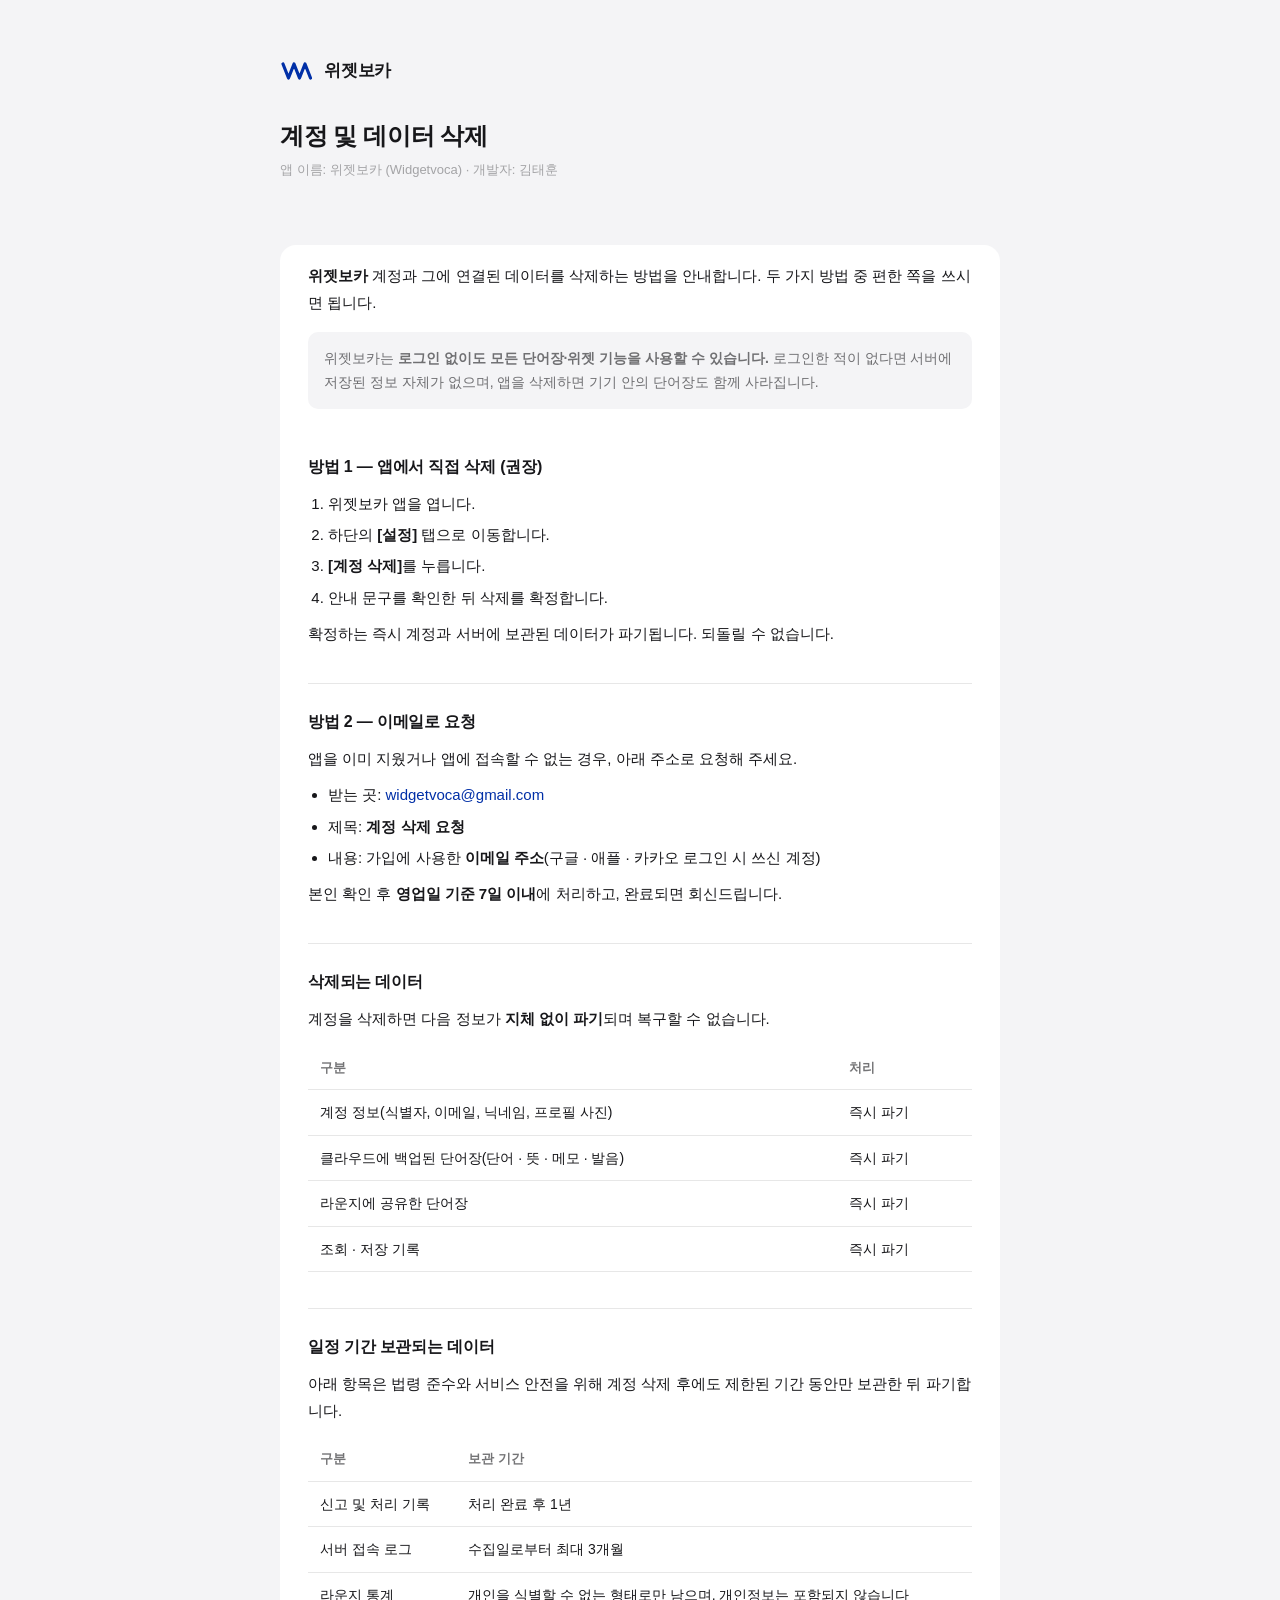
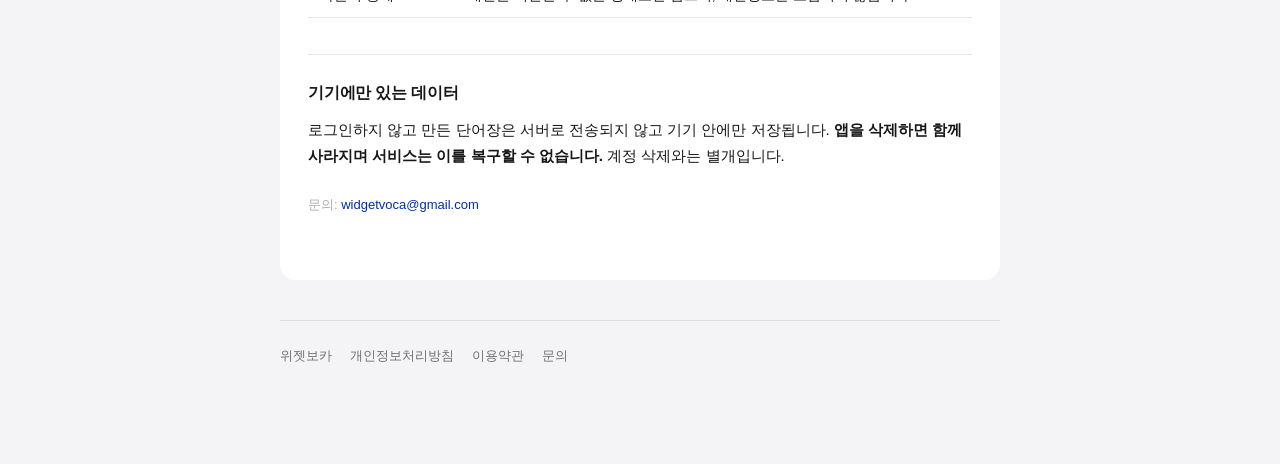
==== delete-account.html @ 980a2b30 "계정·데이터 삭제 안내 페이지 추가 Play Console 데이터 보안 신고에 계정 삭제 요청용 웹페이지 URL이 필수다. 앱 안에 삭제 기능이 있어도, 앱을 이미 지운 사람이 요" ====
<!doctype html>
<html lang="ko">
<head>
<meta charset="utf-8">
<meta name="viewport" content="width=device-width, initial-scale=1">
<title>계정 및 데이터 삭제 · 위젯보카</title>
<link rel="stylesheet" href="style.css">
</head>
<body>
<div class="wrap">
<header>
  <a class="logo" href="./">
    <svg width="34" height="24" viewBox="0 0 34 24" fill="none" aria-hidden="true">
      <path d="M3 5 L8.5 19 L14 5 L19.5 19 L25 5 L30.5 19"
            stroke="var(--accent)" stroke-width="3.2"
            stroke-linecap="round" stroke-linejoin="round"/>
    </svg>
    <span>위젯보카</span>
  </a>
  <h1>계정 및 데이터 삭제</h1>
  <p class="meta">앱 이름: 위젯보카 (Widgetvoca) · 개발자: 김태훈</p>
</header>

<main>
<p><strong>위젯보카</strong> 계정과 그에 연결된 데이터를 삭제하는 방법을 안내합니다. 두 가지 방법 중 편한 쪽을 쓰시면 됩니다.</p>

<div class="note">위젯보카는 <strong>로그인 없이도 모든 단어장·위젯 기능을 사용할 수 있습니다.</strong> 로그인한 적이 없다면 서버에 저장된 정보 자체가 없으며, 앱을 삭제하면 기기 안의 단어장도 함께 사라집니다.</div>

<h2>방법 1 &mdash; 앱에서 직접 삭제 (권장)</h2>
<ol>
  <li>위젯보카 앱을 엽니다.</li>
  <li>하단의 <strong>[설정]</strong> 탭으로 이동합니다.</li>
  <li><strong>[계정 삭제]</strong>를 누릅니다.</li>
  <li>안내 문구를 확인한 뒤 삭제를 확정합니다.</li>
</ol>
<p>확정하는 즉시 계정과 서버에 보관된 데이터가 파기됩니다. 되돌릴 수 없습니다.</p>

<h2>방법 2 &mdash; 이메일로 요청</h2>
<p>앱을 이미 지웠거나 앱에 접속할 수 없는 경우, 아래 주소로 요청해 주세요.</p>
<ul>
  <li>받는 곳: <a href="mailto:widgetvoca@gmail.com">widgetvoca@gmail.com</a></li>
  <li>제목: <strong>계정 삭제 요청</strong></li>
  <li>내용: 가입에 사용한 <strong>이메일 주소</strong>(구글 · 애플 · 카카오 로그인 시 쓰신 계정)</li>
</ul>
<p>본인 확인 후 <strong>영업일 기준 7일 이내</strong>에 처리하고, 완료되면 회신드립니다.</p>

<h2>삭제되는 데이터</h2>
<p>계정을 삭제하면 다음 정보가 <strong>지체 없이 파기</strong>되며 복구할 수 없습니다.</p>
<table>
  <tr><th>구분</th><th>처리</th></tr>
  <tr><td>계정 정보(식별자, 이메일, 닉네임, 프로필 사진)</td><td>즉시 파기</td></tr>
  <tr><td>클라우드에 백업된 단어장(단어 · 뜻 · 메모 · 발음)</td><td>즉시 파기</td></tr>
  <tr><td>라운지에 공유한 단어장</td><td>즉시 파기</td></tr>
  <tr><td>조회 · 저장 기록</td><td>즉시 파기</td></tr>
</table>

<h2>일정 기간 보관되는 데이터</h2>
<p>아래 항목은 법령 준수와 서비스 안전을 위해 계정 삭제 후에도 제한된 기간 동안만 보관한 뒤 파기합니다.</p>
<table>
  <tr><th>구분</th><th>보관 기간</th></tr>
  <tr><td>신고 및 처리 기록</td><td>처리 완료 후 1년</td></tr>
  <tr><td>서버 접속 로그</td><td>수집일로부터 최대 3개월</td></tr>
  <tr><td>라운지 통계</td><td>개인을 식별할 수 없는 형태로만 남으며, 개인정보는 포함되지 않습니다</td></tr>
</table>

<h2>기기에만 있는 데이터</h2>
<p>로그인하지 않고 만든 단어장은 서버로 전송되지 않고 기기 안에만 저장됩니다. <strong>앱을 삭제하면 함께 사라지며 서비스는 이를 복구할 수 없습니다.</strong> 계정 삭제와는 별개입니다.</p>

<p class="meta" style="margin-top:24px">문의: <a href="mailto:widgetvoca@gmail.com">widgetvoca@gmail.com</a></p>
</main>

<footer>
  <a href="./">위젯보카</a>
  <a href="privacy.html">개인정보처리방침</a>
  <a href="terms.html">이용약관</a>
  <a href="mailto:widgetvoca@gmail.com">문의</a>
</footer>
</div>
</body>
</html>
---- style.css ----
:root {
  --accent: #002FA7;
  --ink: #17171A;
  --ink60: rgba(23, 23, 26, 0.60);
  --ink36: rgba(23, 23, 26, 0.36);
  --line: rgba(23, 23, 26, 0.10);
  --bg: #F4F4F6;
  --card: #FFFFFF;
}
@media (prefers-color-scheme: dark) {
  :root {
    --accent: #6C8CFF;
    --ink: #F2F2F4;
    --ink60: rgba(242, 242, 244, 0.60);
    --ink36: rgba(242, 242, 244, 0.36);
    --line: rgba(242, 242, 244, 0.12);
    --bg: #101013;
    --card: #1A1A1F;
  }
}
* { box-sizing: border-box; }
body {
  margin: 0;
  padding: 0 20px 96px;
  background: var(--bg);
  color: var(--ink);
  font-family: -apple-system, BlinkMacSystemFont, "Apple SD Gothic Neo",
    "Pretendard", "Noto Sans KR", "Malgun Gothic", sans-serif;
  font-size: 15px;
  line-height: 1.75;
  -webkit-text-size-adjust: 100%;
}
.wrap { max-width: 720px; margin: 0 auto; }
header { padding: 56px 0 32px; }
.logo {
  display: inline-flex; align-items: center; gap: 10px;
  text-decoration: none; color: var(--ink);
}
.logo svg { display: block; }
.logo span { font-size: 17px; font-weight: 600; letter-spacing: -0.2px; }
h1 {
  font-size: 24px; font-weight: 600; letter-spacing: -0.4px;
  margin: 28px 0 6px; line-height: 1.4;
}
.meta { color: var(--ink36); font-size: 13px; margin: 0 0 32px; }
main { background: var(--card); border-radius: 16px; padding: 8px 28px 32px; }
h2 {
  font-size: 16px; font-weight: 600; letter-spacing: -0.2px;
  margin: 36px 0 10px; padding-top: 24px; border-top: 1px solid var(--line);
}
h2:first-of-type { border-top: none; padding-top: 8px; }
h3 { font-size: 15px; font-weight: 600; margin: 22px 0 6px; }
p { margin: 10px 0; color: var(--ink); }
ul, ol { margin: 10px 0; padding-left: 20px; }
li { margin: 5px 0; }
a { color: var(--accent); text-decoration: none; }
a:hover { text-decoration: underline; }
table {
  width: 100%; border-collapse: collapse; margin: 14px 0; font-size: 14px;
  display: block; overflow-x: auto; white-space: nowrap;
}
@media (min-width: 560px) { table { display: table; white-space: normal; } }
th, td { text-align: left; padding: 10px 12px; border-bottom: 1px solid var(--line); vertical-align: top; }
th { font-weight: 600; color: var(--ink60); font-size: 13px; }
.note {
  background: var(--bg); border-radius: 10px; padding: 14px 16px;
  font-size: 14px; color: var(--ink60); margin: 16px 0;
}
footer {
  margin-top: 40px; padding-top: 24px; border-top: 1px solid var(--line);
  color: var(--ink36); font-size: 13px; display: flex; gap: 18px; flex-wrap: wrap;
}
footer a { color: var(--ink60); }
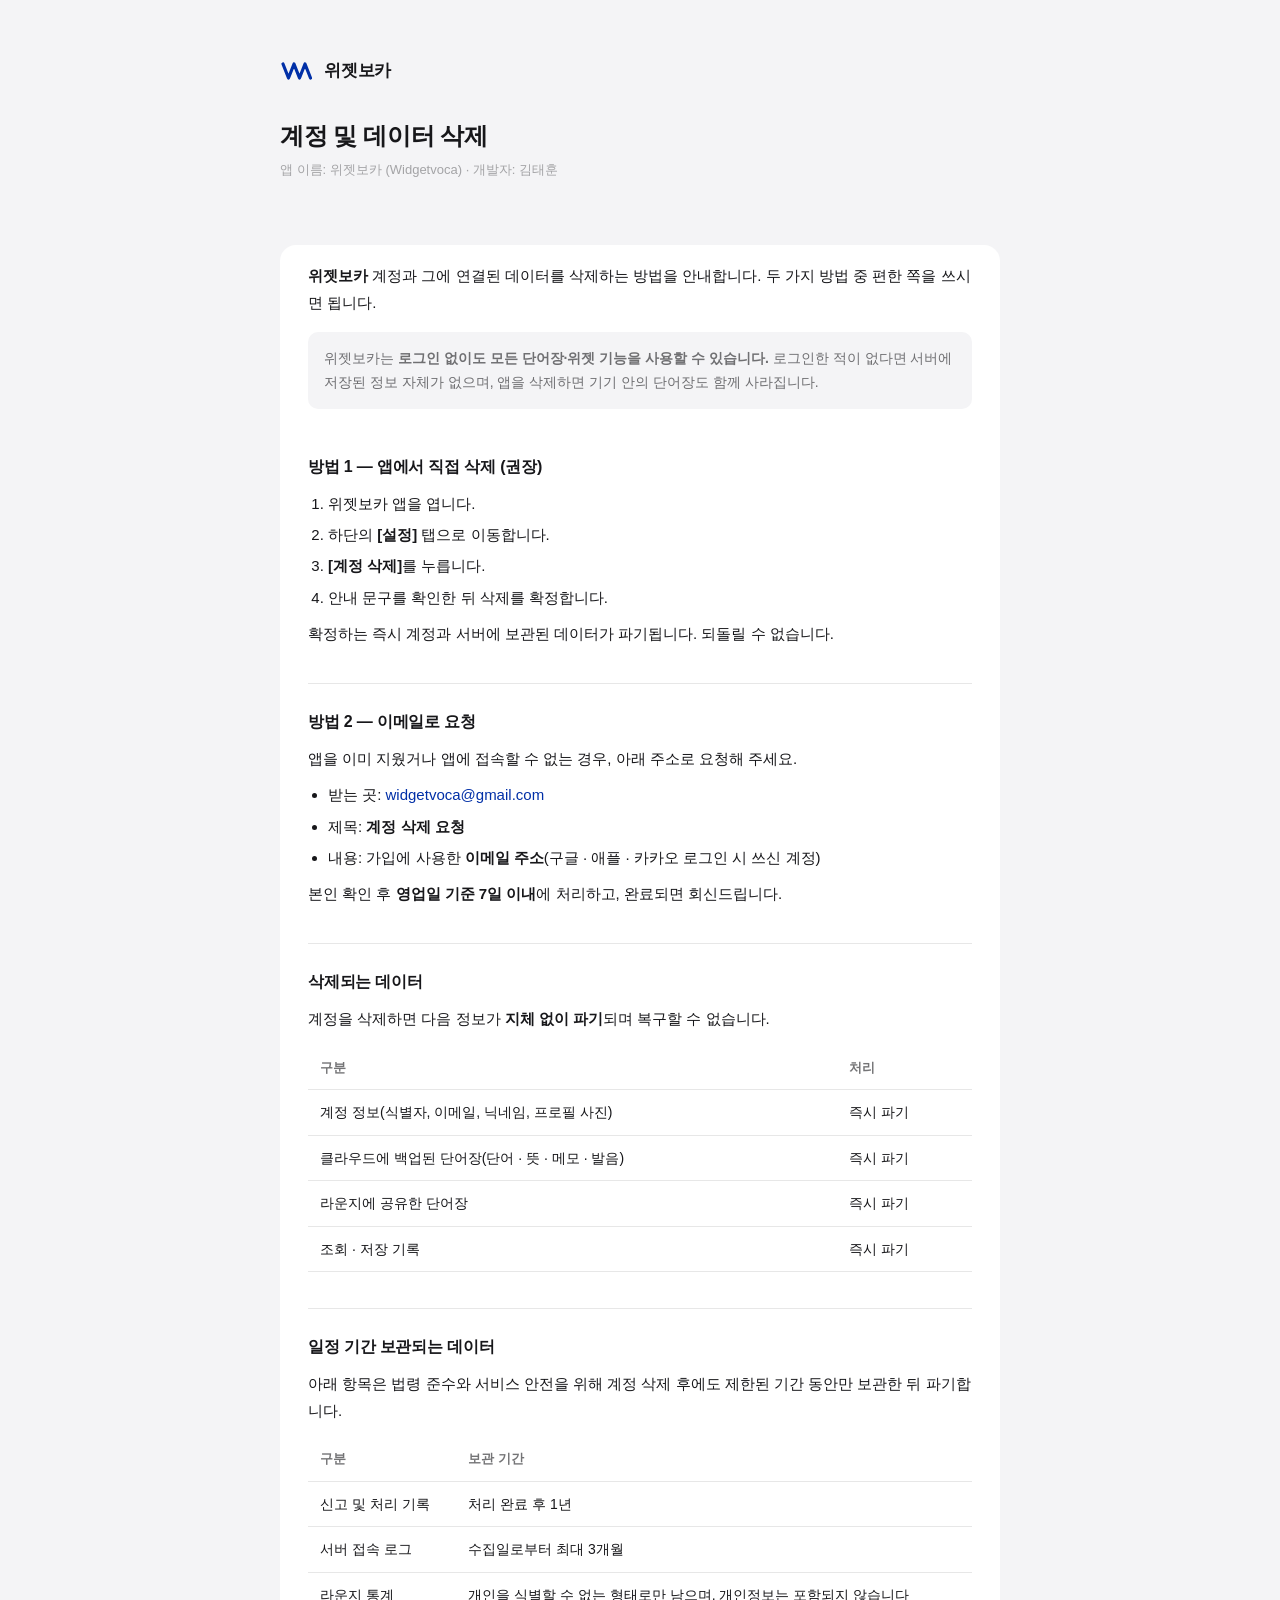
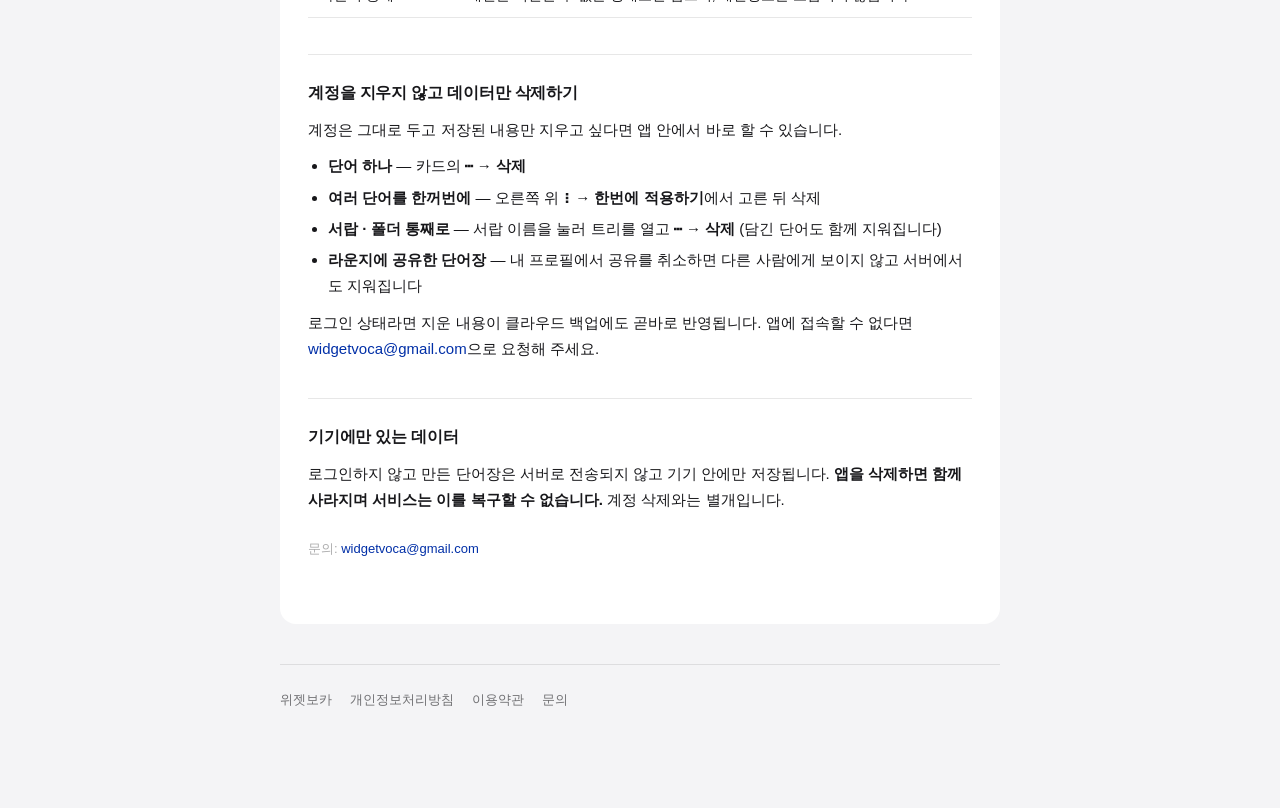
==== commit 522ae120: "계정을 지우지 않고 데이터만 삭제하는 법도 안내 Play 데이터 보안에 계정 삭제와 별개로 부분 삭제 링크를 넣을 수 있다. 앱에서 단어·서랍·폴더·공유를 각각 지울 수 있으니 그" ====
--- a/delete-account.html
+++ b/delete-account.html
@@ -63,6 +63,16 @@
   <tr><td>라운지 통계</td><td>개인을 식별할 수 없는 형태로만 남으며, 개인정보는 포함되지 않습니다</td></tr>
 </table>
 
+<h2>계정을 지우지 않고 데이터만 삭제하기</h2>
+<p>계정은 그대로 두고 저장된 내용만 지우고 싶다면 앱 안에서 바로 할 수 있습니다.</p>
+<ul>
+  <li><strong>단어 하나</strong> &mdash; 카드의 <strong>⋯ → 삭제</strong></li>
+  <li><strong>여러 단어를 한꺼번에</strong> &mdash; 오른쪽 위 <strong>⋮ → 한번에 적용하기</strong>에서 고른 뒤 삭제</li>
+  <li><strong>서랍 · 폴더 통째로</strong> &mdash; 서랍 이름을 눌러 트리를 열고 <strong>⋯ → 삭제</strong> (담긴 단어도 함께 지워집니다)</li>
+  <li><strong>라운지에 공유한 단어장</strong> &mdash; 내 프로필에서 공유를 취소하면 다른 사람에게 보이지 않고 서버에서도 지워집니다</li>
+</ul>
+<p>로그인 상태라면 지운 내용이 클라우드 백업에도 곧바로 반영됩니다. 앱에 접속할 수 없다면 <a href="mailto:widgetvoca@gmail.com">widgetvoca@gmail.com</a>으로 요청해 주세요.</p>
+
 <h2>기기에만 있는 데이터</h2>
 <p>로그인하지 않고 만든 단어장은 서버로 전송되지 않고 기기 안에만 저장됩니다. <strong>앱을 삭제하면 함께 사라지며 서비스는 이를 복구할 수 없습니다.</strong> 계정 삭제와는 별개입니다.</p>
 
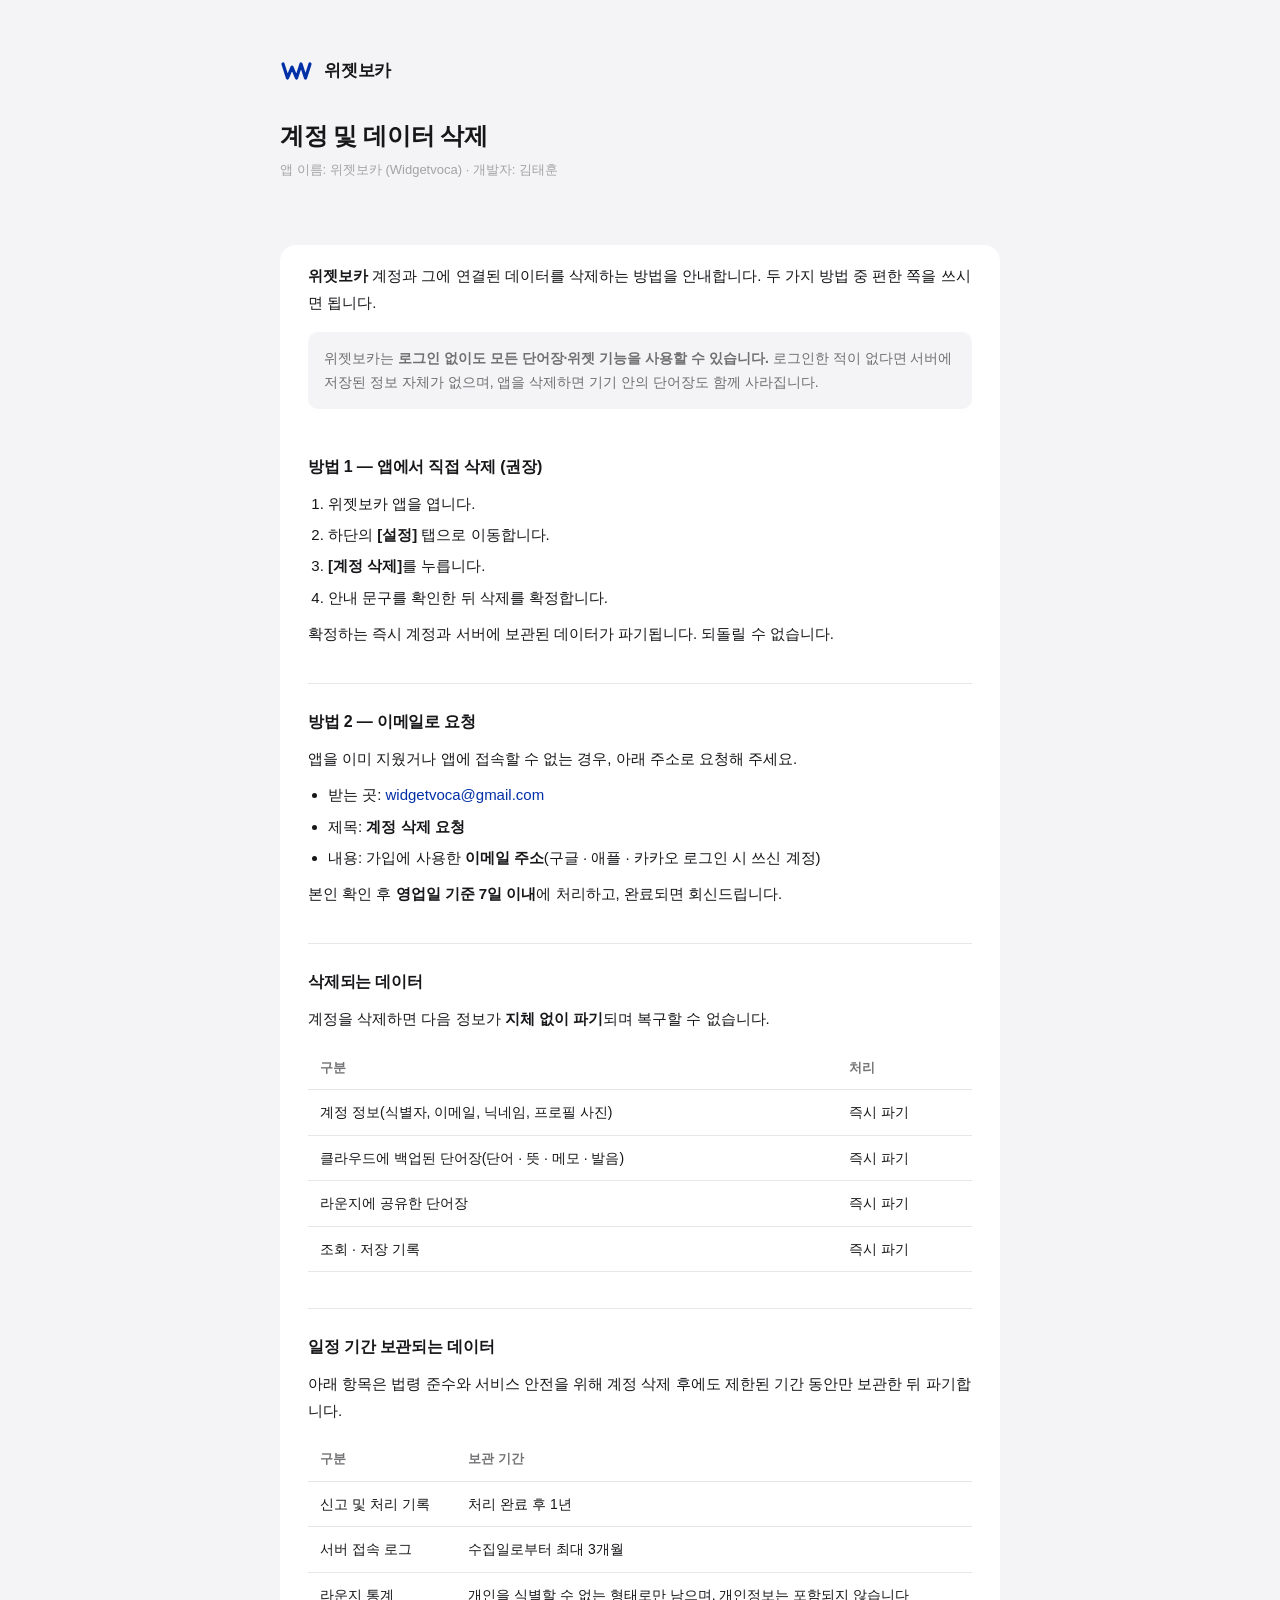
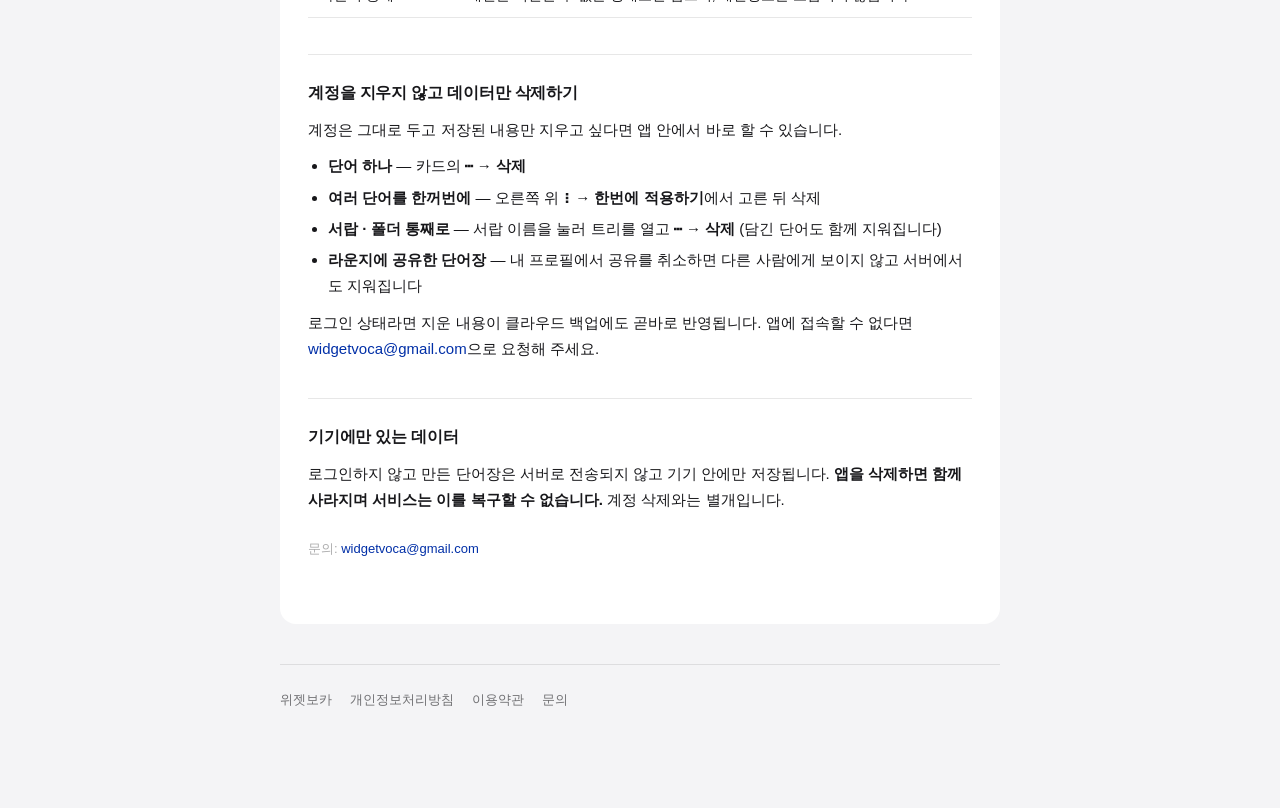
==== commit c8eed402: "로고를 앱 아이콘과 같은 모양으로 앱 아이콘을 한 획으로 이은 WV로 바꾸면서, 사이트 로고도 같은 형태로 맞춘다. 획을 하나 늘리고 가운데 봉우리를 낮췄다 — 예전 것은 봉우리가" ====
--- a/delete-account.html
+++ b/delete-account.html
@@ -11,7 +11,7 @@
 <header>
   <a class="logo" href="./">
     <svg width="34" height="24" viewBox="0 0 34 24" fill="none" aria-hidden="true">
-      <path d="M3 5 L8.5 19 L14 5 L19.5 19 L25 5 L30.5 19"
+      <path d="M3 5 L7.5 19 L12 8.2 L16.5 19 L21 5 L25.5 19 L30 5"
             stroke="var(--accent)" stroke-width="3.2"
             stroke-linecap="round" stroke-linejoin="round"/>
     </svg>
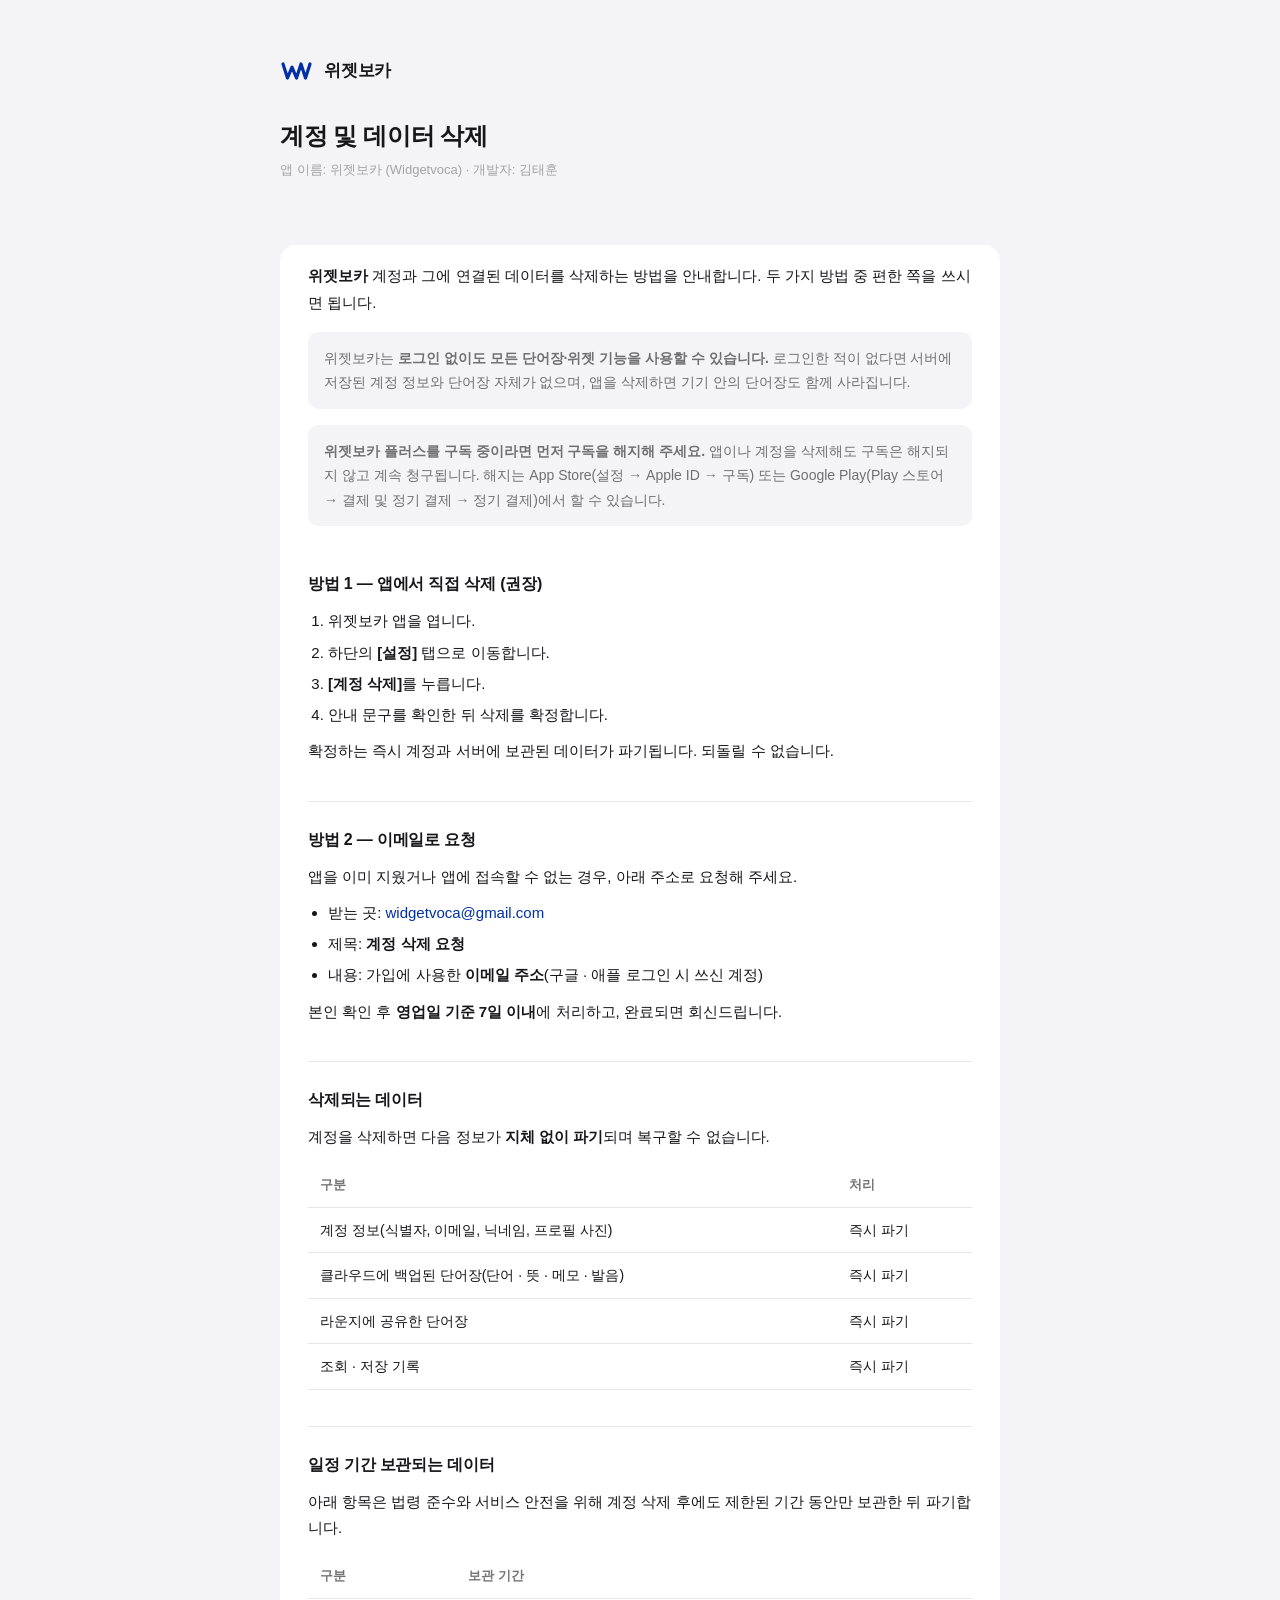
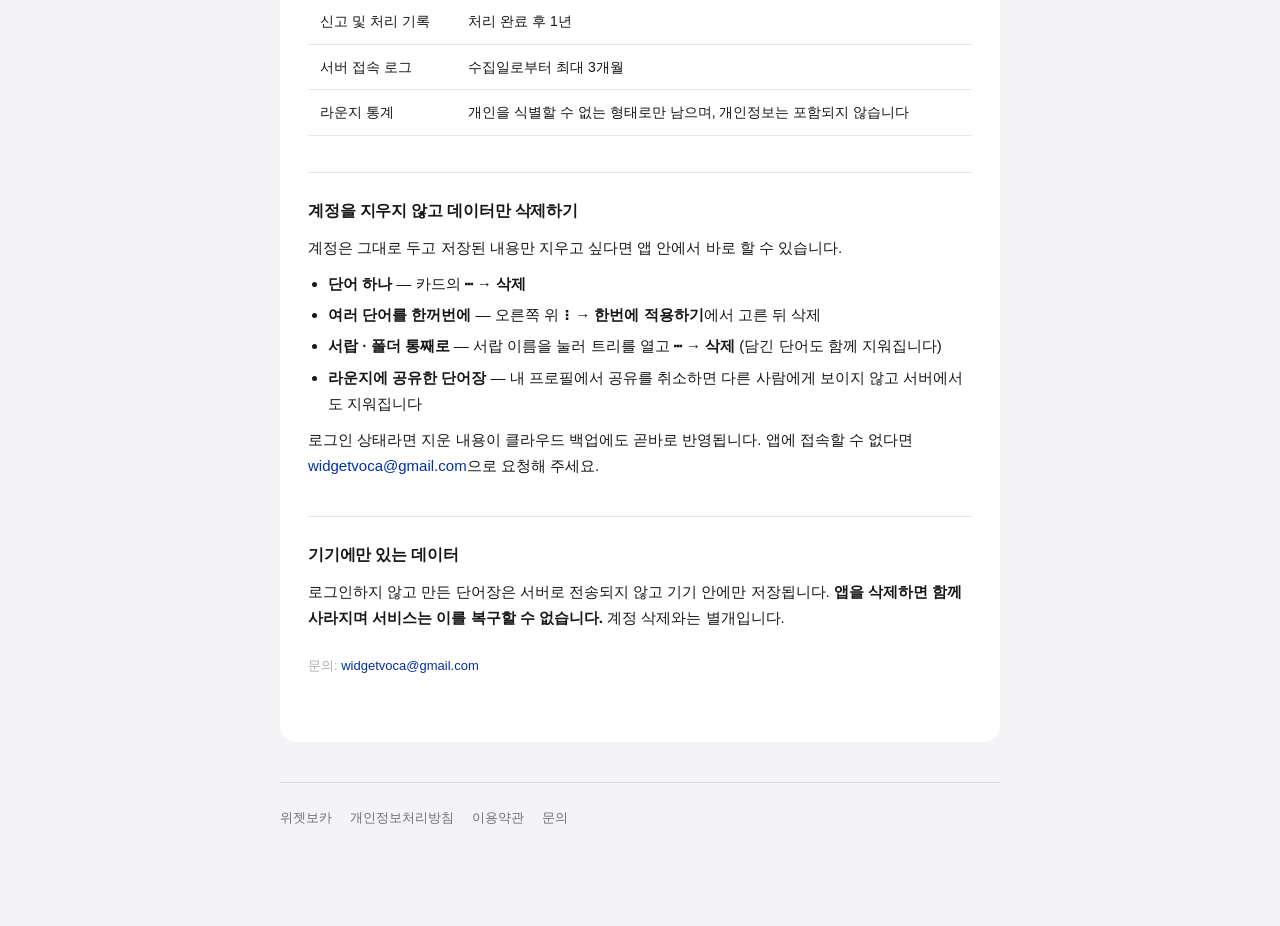
==== commit a31837ae: "사이트를 1.2.3 기준으로: 스토어 받기 버튼, 홈 문구, AI 사전·구독을 방침과 약관에 반영 - 홈: '앱 안팎으로 외우자', App Store·Google Play 받기 버" ====
--- a/delete-account.html
+++ b/delete-account.html
@@ -24,7 +24,9 @@
 <main>
 <p><strong>위젯보카</strong> 계정과 그에 연결된 데이터를 삭제하는 방법을 안내합니다. 두 가지 방법 중 편한 쪽을 쓰시면 됩니다.</p>
 
-<div class="note">위젯보카는 <strong>로그인 없이도 모든 단어장·위젯 기능을 사용할 수 있습니다.</strong> 로그인한 적이 없다면 서버에 저장된 정보 자체가 없으며, 앱을 삭제하면 기기 안의 단어장도 함께 사라집니다.</div>
+<div class="note">위젯보카는 <strong>로그인 없이도 모든 단어장·위젯 기능을 사용할 수 있습니다.</strong> 로그인한 적이 없다면 서버에 저장된 계정 정보와 단어장 자체가 없으며, 앱을 삭제하면 기기 안의 단어장도 함께 사라집니다.</div>
+
+<div class="note"><strong>위젯보카 플러스를 구독 중이라면 먼저 구독을 해지해 주세요.</strong> 앱이나 계정을 삭제해도 구독은 해지되지 않고 계속 청구됩니다. 해지는 App Store(설정 &rarr; Apple ID &rarr; 구독) 또는 Google Play(Play 스토어 &rarr; 결제 및 정기 결제 &rarr; 정기 결제)에서 할 수 있습니다.</div>
 
 <h2>방법 1 &mdash; 앱에서 직접 삭제 (권장)</h2>
 <ol>
@@ -40,7 +42,7 @@
 <ul>
   <li>받는 곳: <a href="mailto:widgetvoca@gmail.com">widgetvoca@gmail.com</a></li>
   <li>제목: <strong>계정 삭제 요청</strong></li>
-  <li>내용: 가입에 사용한 <strong>이메일 주소</strong>(구글 · 애플 · 카카오 로그인 시 쓰신 계정)</li>
+  <li>내용: 가입에 사용한 <strong>이메일 주소</strong>(구글 · 애플 로그인 시 쓰신 계정)</li>
 </ul>
 <p>본인 확인 후 <strong>영업일 기준 7일 이내</strong>에 처리하고, 완료되면 회신드립니다.</p>
 
--- a/style.css
+++ b/style.css
@@ -71,3 +71,25 @@
   color: var(--ink36); font-size: 13px; display: flex; gap: 18px; flex-wrap: wrap;
 }
 footer a { color: var(--ink60); }
+
+/* 홈 — 한 줄 소개와 스토어 버튼 (2026-10-11) */
+.lead { color: var(--ink60); font-size: 15px; margin: 0 0 22px; }
+.lead strong { color: var(--accent); font-weight: 600; }
+.stores { display: flex; gap: 10px; flex-wrap: wrap; margin: 0 0 8px; }
+.store-btn {
+  display: inline-flex; align-items: center; gap: 10px;
+  padding: 10px 18px 10px 14px; border-radius: 12px;
+  background: var(--ink); color: var(--bg);
+  text-decoration: none; line-height: 1.25;
+}
+.store-btn:hover { text-decoration: none; opacity: 0.88; }
+.store-btn span { display: flex; flex-direction: column; font-size: 15px; font-weight: 600; letter-spacing: -0.2px; }
+.store-btn small { font-size: 11px; font-weight: 400; opacity: 0.7; letter-spacing: 0; }
+@media (max-width: 420px) { .store-btn { flex: 1 1 100%; } }
+.features { list-style: none; padding: 0; margin: 16px 0; }
+.features li {
+  margin: 0; padding: 12px 0; border-bottom: 1px solid var(--line);
+  color: var(--ink60);
+}
+.features li:last-child { border-bottom: none; }
+.features strong { display: block; color: var(--ink); font-weight: 600; margin-bottom: 2px; }
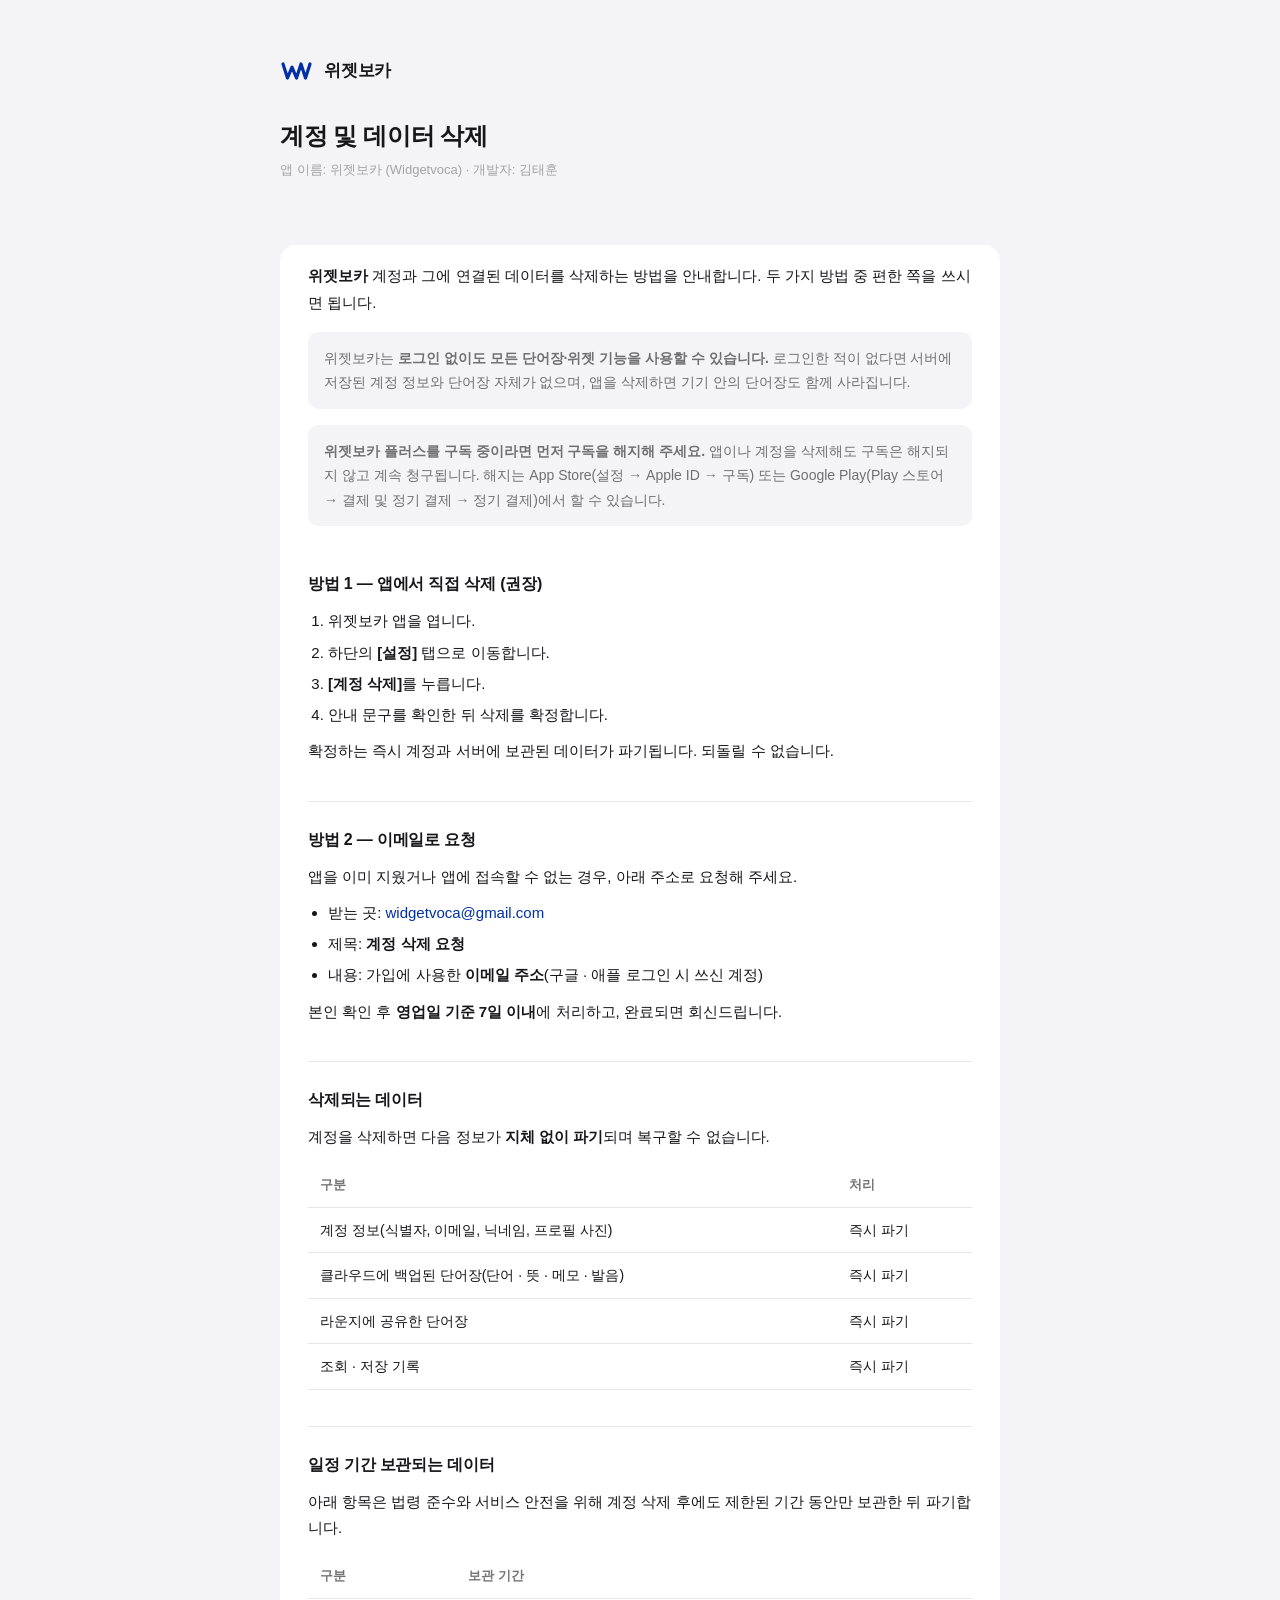
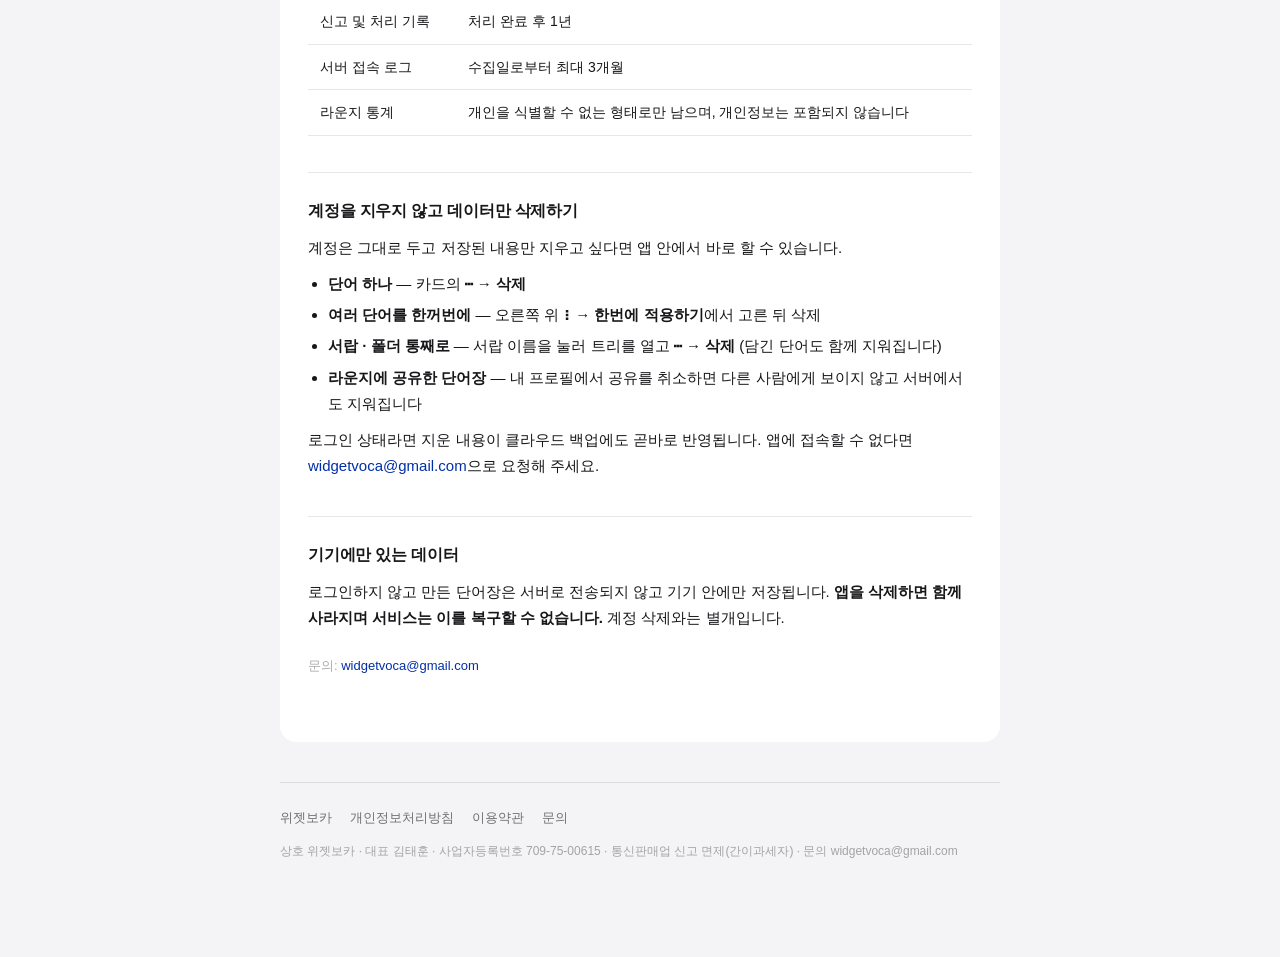
==== commit e2340856: "모든 페이지 아래에 사업자 정보 한 줄(주소는 빼고, 통신판매업 신고 면제 표기) Co-Authored-By: Claude Opus 5.5 <noreply@anthropic.com" ====
--- a/delete-account.html
+++ b/delete-account.html
@@ -87,6 +87,7 @@
   <a href="terms.html">이용약관</a>
   <a href="mailto:widgetvoca@gmail.com">문의</a>
 </footer>
+<p class="biz">상호 위젯보카 · 대표 김태훈 · 사업자등록번호 709-75-00615 · 통신판매업 신고 면제(간이과세자) · 문의 <a href="mailto:widgetvoca@gmail.com">widgetvoca@gmail.com</a></p>
 </div>
 </body>
 </html>
--- a/style.css
+++ b/style.css
@@ -93,3 +93,6 @@
 }
 .features li:last-child { border-bottom: none; }
 .features strong { display: block; color: var(--ink); font-weight: 600; margin-bottom: 2px; }
+
+.biz { color: var(--ink36); font-size: 12px; line-height: 1.6; margin: 12px 0 0; }
+.biz a { color: var(--ink36); }
